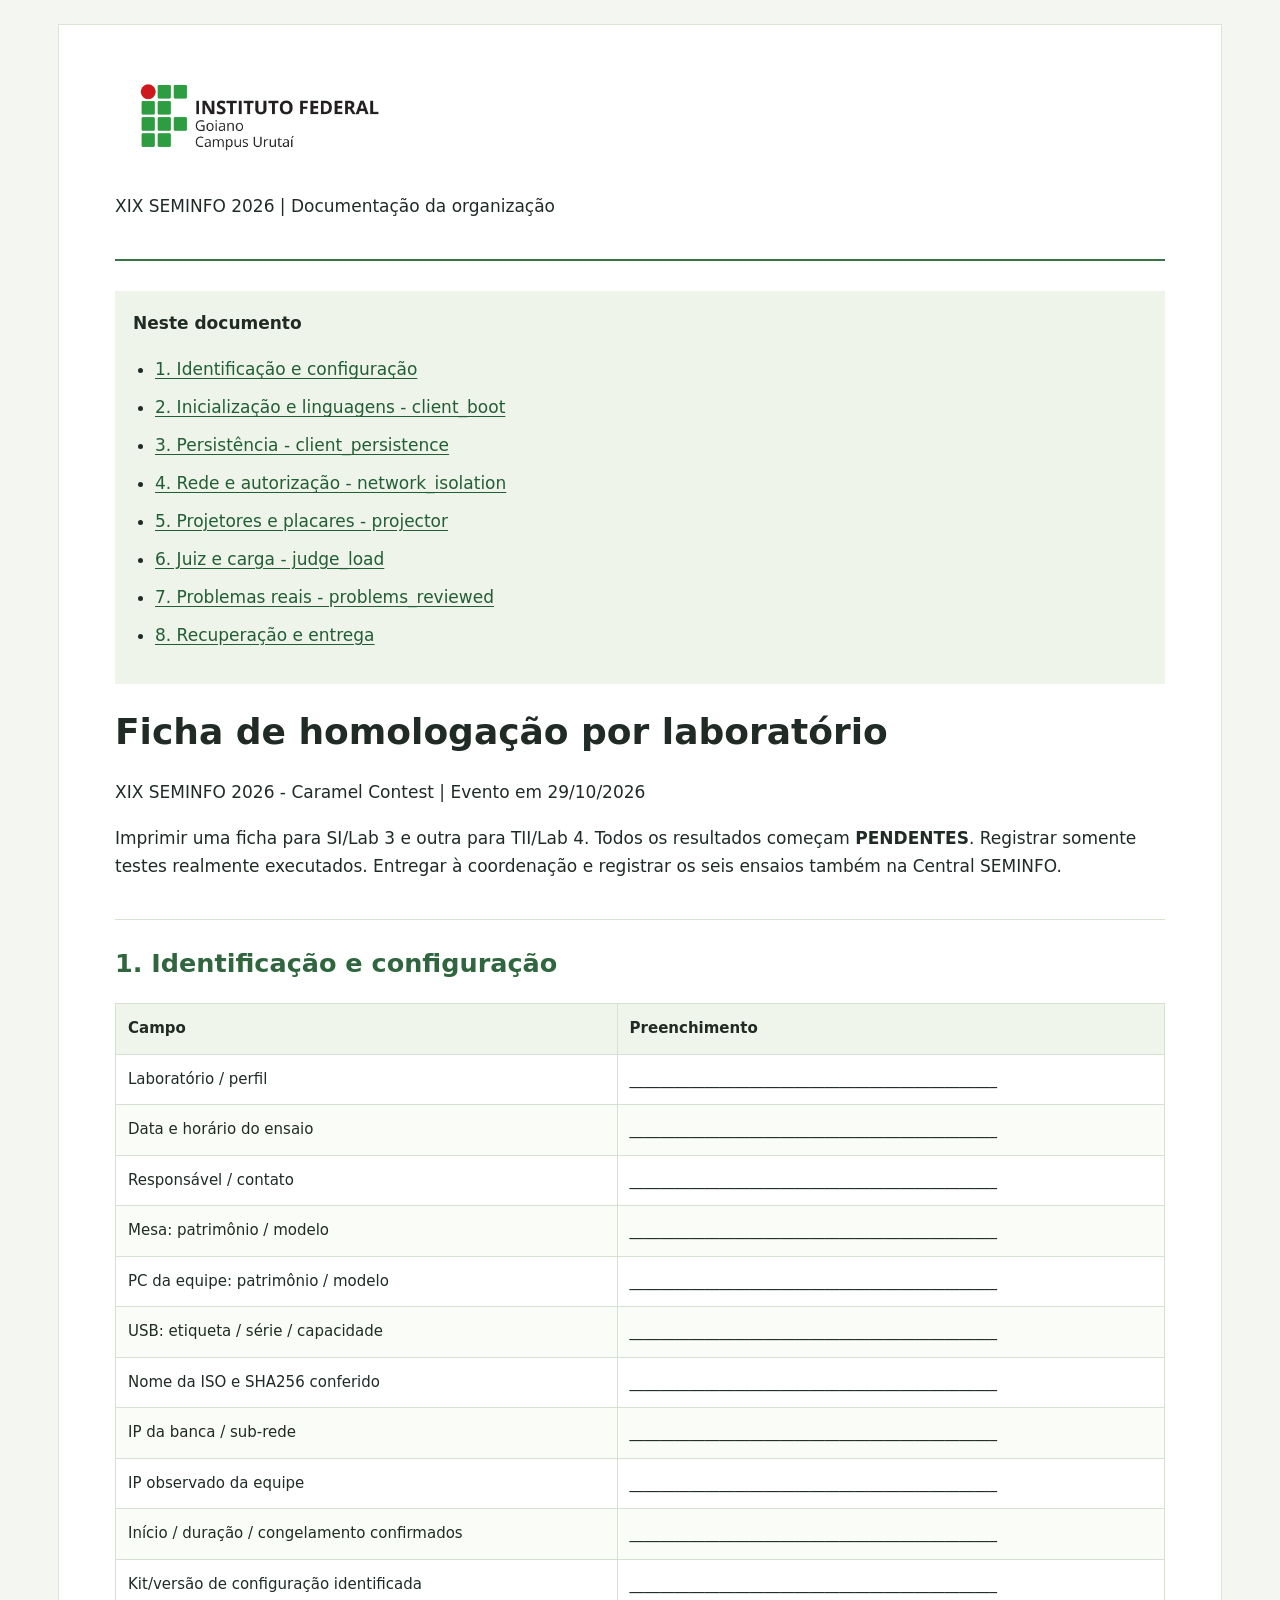
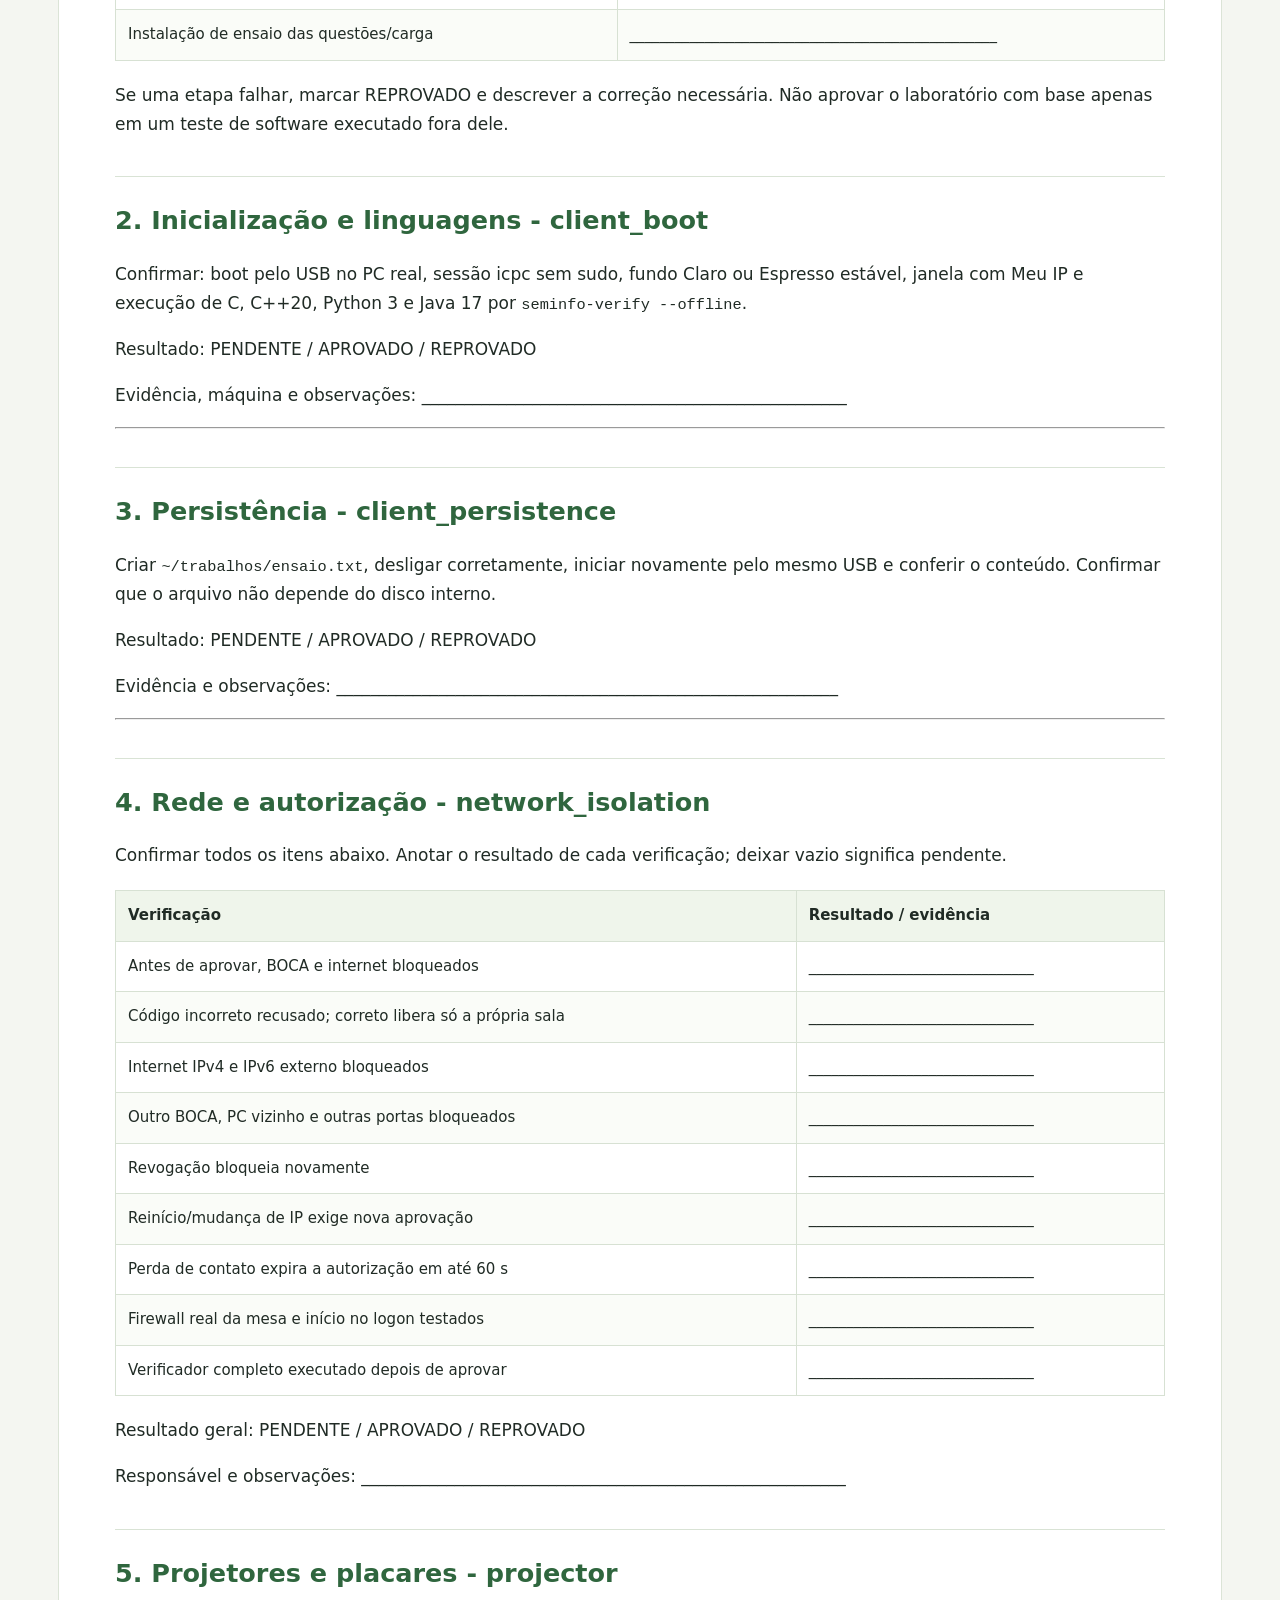
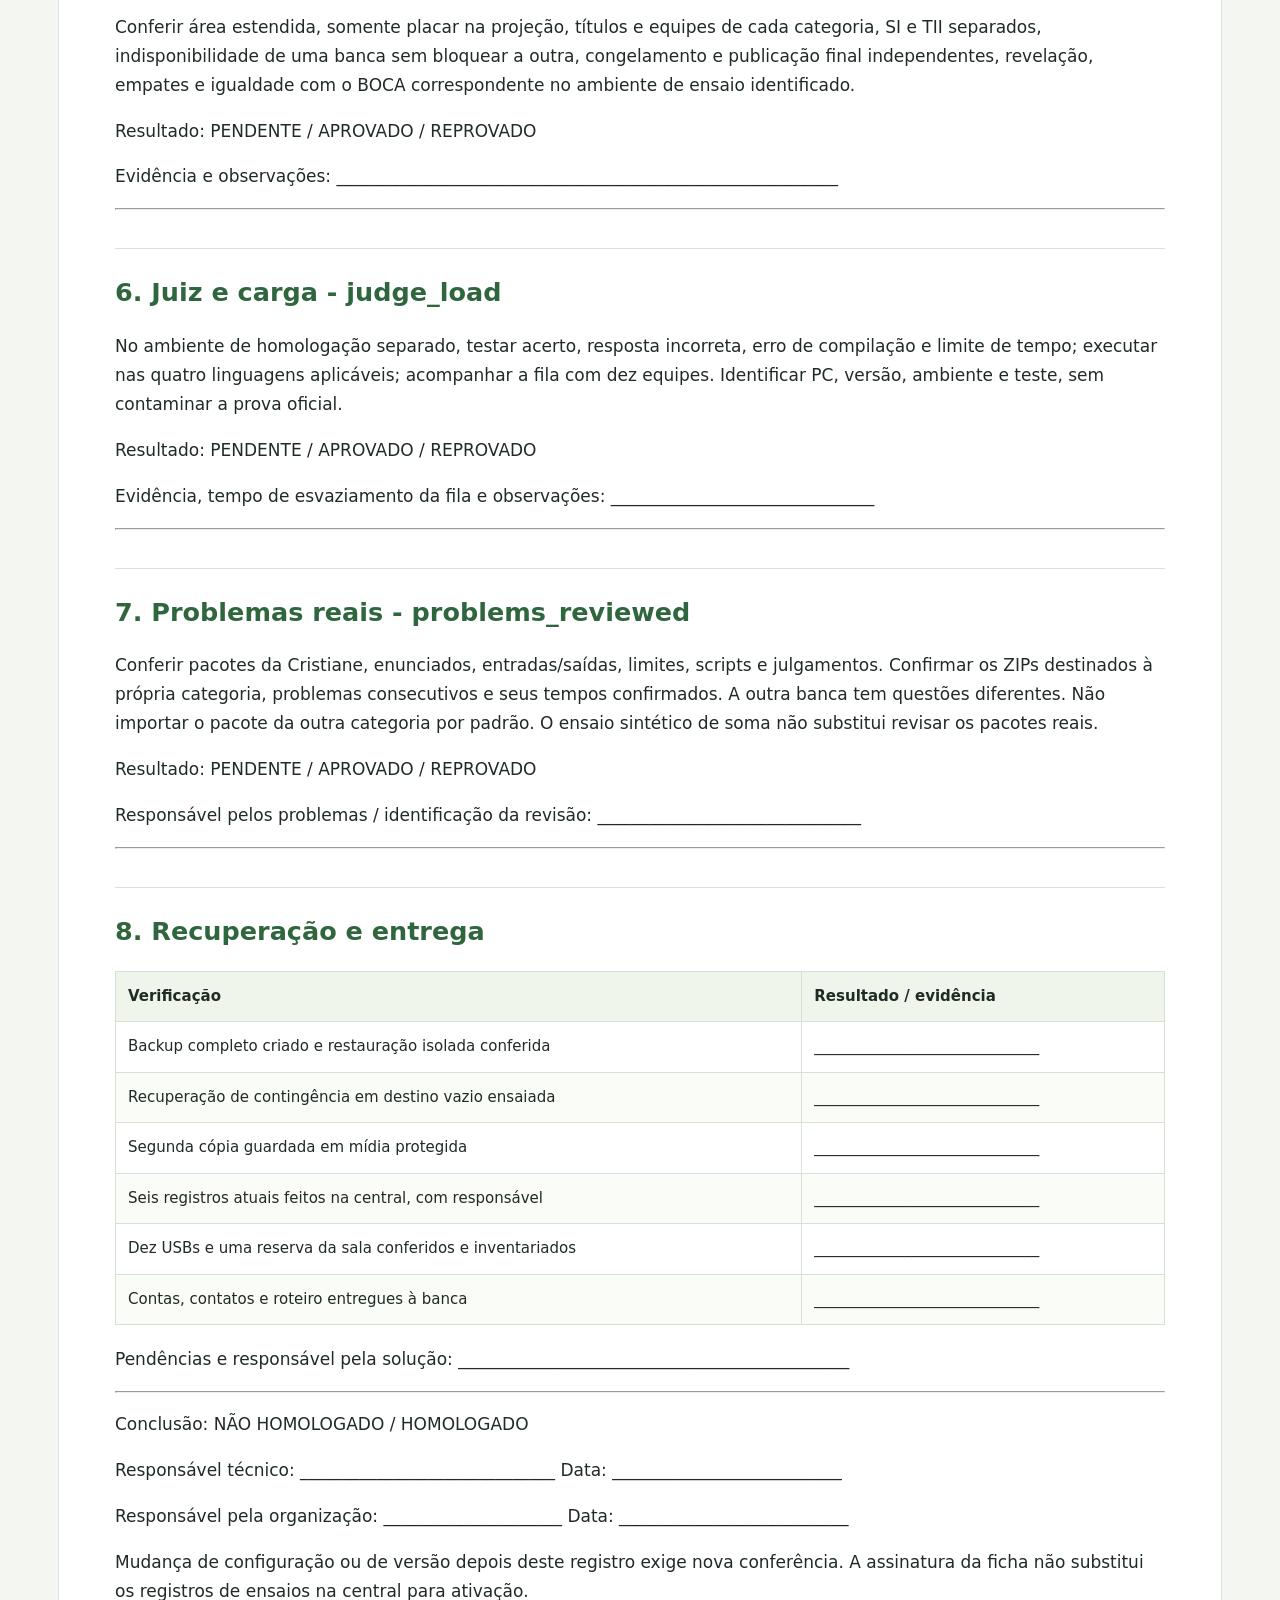
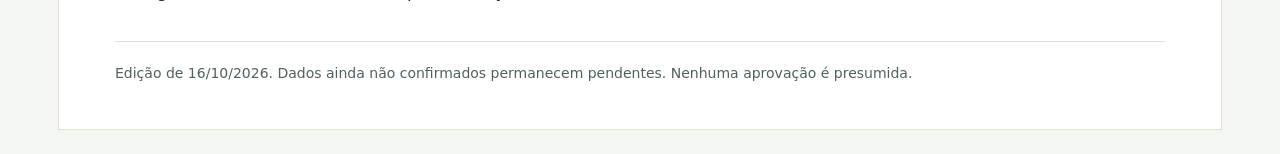
==== seminfo/documentacao/ficha-homologacao.html @ eca509e4 "feat: prepara SEMINFO com bancas independentes e documentação" ====
<!doctype html><html lang="pt-BR"><meta charset="utf-8"><meta name="viewport" content="width=device-width"><title>Ficha de homologação por laboratório</title><style>body{font:17px/1.7 system-ui,sans-serif;color:#202b25;background:#f4f6f1;margin:0}main{max-width:1050px;margin:24px auto;background:white;padding:44px 56px;border:1px solid #dbe4d7}header{border-bottom:2px solid #397449;padding-bottom:22px;margin-bottom:30px}header img{width:290px;max-width:100%}h1{font-size:36px;line-height:1.25}h2{color:#2f663e;border-top:1px solid #d9e3d5;padding-top:26px;margin-top:38px;line-height:1.4}h3{font-size:21px;margin-top:30px}a{color:#225e35;text-underline-offset:3px}table{width:100%;border-collapse:collapse;font-size:15px;margin:20px 0}th,td{padding:12px;border:1px solid #d7e1d3;text-align:left;vertical-align:top;overflow-wrap:anywhere}th{background:#eff5eb}tr:nth-child(even){background:#fafcf8}pre{white-space:pre-wrap;overflow-wrap:anywhere;background:#f0f3ed;padding:18px;border-left:3px solid #537a4d;font-size:14px}code{font-family:Consolas,monospace;font-size:.9em;overflow-wrap:anywhere}li{margin:9px 0}nav{padding:18px;background:#eef4e9}nav ul{padding-left:22px}footer{border-top:1px solid #d9e3d5;margin-top:35px;padding-top:20px;font-size:14px;color:#506156}@media(max-width:650px){main{padding:22px;margin:0;border:0}h1{font-size:29px}table{font-size:12px}td,th{padding:8px}}@media print{body{background:white}main{margin:0;border:0;padding:0;max-width:none}nav{display:none}h2{break-before:page}pre,table{font-size:10px}tr{break-inside:avoid}a{color:inherit}}</style><main><header><img src="recursos/if-goiano-urutai.png" alt="Instituto Federal Goiano - Campus Urutaí"><p>XIX SEMINFO 2026 | Documentação da organização</p></header><nav aria-label="Índice"><strong>Neste documento</strong><ul><li><a href="#capitulo-1">1. Identificação e configuração</a></li><li><a href="#capitulo-2">2. Inicialização e linguagens - client_boot</a></li><li><a href="#capitulo-3">3. Persistência - client_persistence</a></li><li><a href="#capitulo-4">4. Rede e autorização - network_isolation</a></li><li><a href="#capitulo-5">5. Projetores e placares - projector</a></li><li><a href="#capitulo-6">6. Juiz e carga - judge_load</a></li><li><a href="#capitulo-7">7. Problemas reais - problems_reviewed</a></li><li><a href="#capitulo-8">8. Recuperação e entrega</a></li></ul></nav><h1>Ficha de homologação por laboratório</h1>
<p>XIX SEMINFO 2026 - Caramel Contest | Evento em 29/10/2026</p>
<p>Imprimir uma ficha para SI/Lab 3 e outra para TII/Lab 4. Todos os resultados começam <strong>PENDENTES</strong>. Registrar somente testes realmente executados. Entregar à coordenação e registrar os seis ensaios também na Central SEMINFO.</p>
<h2 id="capitulo-1">1. Identificação e configuração</h2>
<table>
<thead>
<tr>
<th>Campo</th>
<th>Preenchimento</th>
</tr>
</thead>
<tbody>
<tr>
<td>Laboratório / perfil</td>
<td>_________________________________________________</td>
</tr>
<tr>
<td>Data e horário do ensaio</td>
<td>_________________________________________________</td>
</tr>
<tr>
<td>Responsável / contato</td>
<td>_________________________________________________</td>
</tr>
<tr>
<td>Mesa: patrimônio / modelo</td>
<td>_________________________________________________</td>
</tr>
<tr>
<td>PC da equipe: patrimônio / modelo</td>
<td>_________________________________________________</td>
</tr>
<tr>
<td>USB: etiqueta / série / capacidade</td>
<td>_________________________________________________</td>
</tr>
<tr>
<td>Nome da ISO e SHA256 conferido</td>
<td>_________________________________________________</td>
</tr>
<tr>
<td>IP da banca / sub-rede</td>
<td>_________________________________________________</td>
</tr>
<tr>
<td>IP observado da equipe</td>
<td>_________________________________________________</td>
</tr>
<tr>
<td>Início / duração / congelamento confirmados</td>
<td>_________________________________________________</td>
</tr>
<tr>
<td>Kit/versão de configuração identificada</td>
<td>_________________________________________________</td>
</tr>
<tr>
<td>Instalação de ensaio das questões/carga</td>
<td>_________________________________________________</td>
</tr>
</tbody>
</table>
<p>Se uma etapa falhar, marcar REPROVADO e descrever a correção necessária. Não aprovar o laboratório com base apenas em um teste de software executado fora dele.</p>
<h2 id="capitulo-2">2. Inicialização e linguagens - client_boot</h2>
<p>Confirmar: boot pelo USB no PC real, sessão icpc sem sudo, fundo Claro ou Espresso estável, janela com Meu IP e execução de C, C++20, Python 3 e Java 17 por <code>seminfo-verify --offline</code>.</p>
<p>Resultado: PENDENTE / APROVADO / REPROVADO</p>
<p>Evidência, máquina e observações: __________________________________________________</p>
<hr/>
<h2 id="capitulo-3">3. Persistência - client_persistence</h2>
<p>Criar <code>~/trabalhos/ensaio.txt</code>, desligar corretamente, iniciar novamente pelo mesmo USB e conferir o conteúdo. Confirmar que o arquivo não depende do disco interno.</p>
<p>Resultado: PENDENTE / APROVADO / REPROVADO</p>
<p>Evidência e observações: ___________________________________________________________</p>
<hr/>
<h2 id="capitulo-4">4. Rede e autorização - network_isolation</h2>
<p>Confirmar todos os itens abaixo. Anotar o resultado de cada verificação; deixar vazio significa pendente.</p>
<table>
<thead>
<tr>
<th>Verificação</th>
<th>Resultado / evidência</th>
</tr>
</thead>
<tbody>
<tr>
<td>Antes de aprovar, BOCA e internet bloqueados</td>
<td>______________________________</td>
</tr>
<tr>
<td>Código incorreto recusado; correto libera só a própria sala</td>
<td>______________________________</td>
</tr>
<tr>
<td>Internet IPv4 e IPv6 externo bloqueados</td>
<td>______________________________</td>
</tr>
<tr>
<td>Outro BOCA, PC vizinho e outras portas bloqueados</td>
<td>______________________________</td>
</tr>
<tr>
<td>Revogação bloqueia novamente</td>
<td>______________________________</td>
</tr>
<tr>
<td>Reinício/mudança de IP exige nova aprovação</td>
<td>______________________________</td>
</tr>
<tr>
<td>Perda de contato expira a autorização em até 60 s</td>
<td>______________________________</td>
</tr>
<tr>
<td>Firewall real da mesa e início no logon testados</td>
<td>______________________________</td>
</tr>
<tr>
<td>Verificador completo executado depois de aprovar</td>
<td>______________________________</td>
</tr>
</tbody>
</table>
<p>Resultado geral: PENDENTE / APROVADO / REPROVADO</p>
<p>Responsável e observações: _________________________________________________________</p>
<h2 id="capitulo-5">5. Projetores e placares - projector</h2>
<p>Conferir área estendida, somente placar na projeção, títulos e equipes de cada categoria, SI e TII separados, indisponibilidade de uma banca sem bloquear a outra, congelamento e publicação final independentes, revelação, empates e igualdade com o BOCA correspondente no ambiente de ensaio identificado.</p>
<p>Resultado: PENDENTE / APROVADO / REPROVADO</p>
<p>Evidência e observações: ___________________________________________________________</p>
<hr/>
<h2 id="capitulo-6">6. Juiz e carga - judge_load</h2>
<p>No ambiente de homologação separado, testar acerto, resposta incorreta, erro de compilação e limite de tempo; executar nas quatro linguagens aplicáveis; acompanhar a fila com dez equipes. Identificar PC, versão, ambiente e teste, sem contaminar a prova oficial.</p>
<p>Resultado: PENDENTE / APROVADO / REPROVADO</p>
<p>Evidência, tempo de esvaziamento da fila e observações: _______________________________</p>
<hr/>
<h2 id="capitulo-7">7. Problemas reais - problems_reviewed</h2>
<p>Conferir pacotes da Cristiane, enunciados, entradas/saídas, limites, scripts e julgamentos. Confirmar os ZIPs destinados à própria categoria, problemas consecutivos e seus tempos confirmados. A outra banca tem questões diferentes. Não importar o pacote da outra categoria por padrão. O ensaio sintético de soma não substitui revisar os pacotes reais.</p>
<p>Resultado: PENDENTE / APROVADO / REPROVADO</p>
<p>Responsável pelos problemas / identificação da revisão: _______________________________</p>
<hr/>
<h2 id="capitulo-8">8. Recuperação e entrega</h2>
<table>
<thead>
<tr>
<th>Verificação</th>
<th>Resultado / evidência</th>
</tr>
</thead>
<tbody>
<tr>
<td>Backup completo criado e restauração isolada conferida</td>
<td>______________________________</td>
</tr>
<tr>
<td>Recuperação de contingência em destino vazio ensaiada</td>
<td>______________________________</td>
</tr>
<tr>
<td>Segunda cópia guardada em mídia protegida</td>
<td>______________________________</td>
</tr>
<tr>
<td>Seis registros atuais feitos na central, com responsável</td>
<td>______________________________</td>
</tr>
<tr>
<td>Dez USBs e uma reserva da sala conferidos e inventariados</td>
<td>______________________________</td>
</tr>
<tr>
<td>Contas, contatos e roteiro entregues à banca</td>
<td>______________________________</td>
</tr>
</tbody>
</table>
<p>Pendências e responsável pela solução: ______________________________________________</p>
<hr/>
<p>Conclusão: NÃO HOMOLOGADO / HOMOLOGADO</p>
<p>Responsável técnico: ______________________________ Data: ___________________________</p>
<p>Responsável pela organização: _____________________ Data: ___________________________</p>
<p>Mudança de configuração ou de versão depois deste registro exige nova conferência. A assinatura da ficha não substitui os registros de ensaios na central para ativação.</p><footer>Edição de 16/10/2026. Dados ainda não confirmados permanecem pendentes. Nenhuma aprovação é presumida.</footer></main></html>
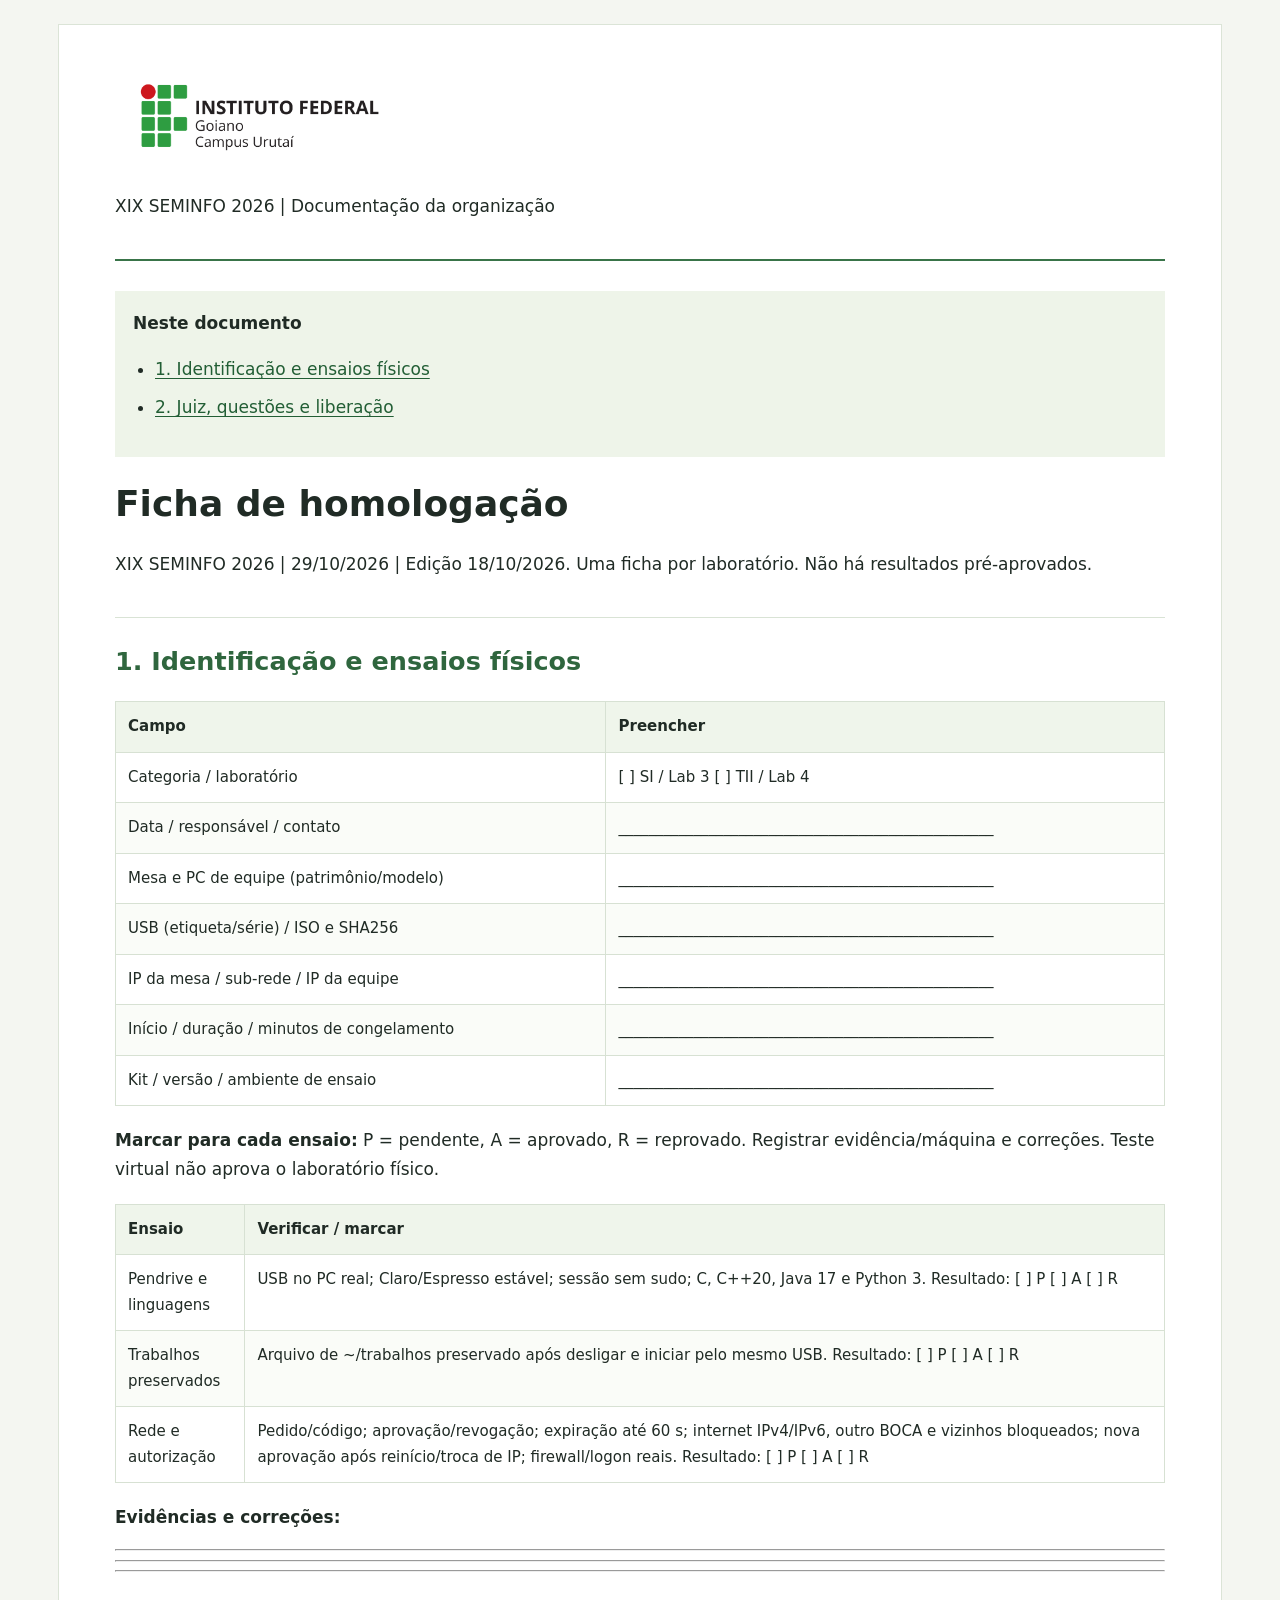
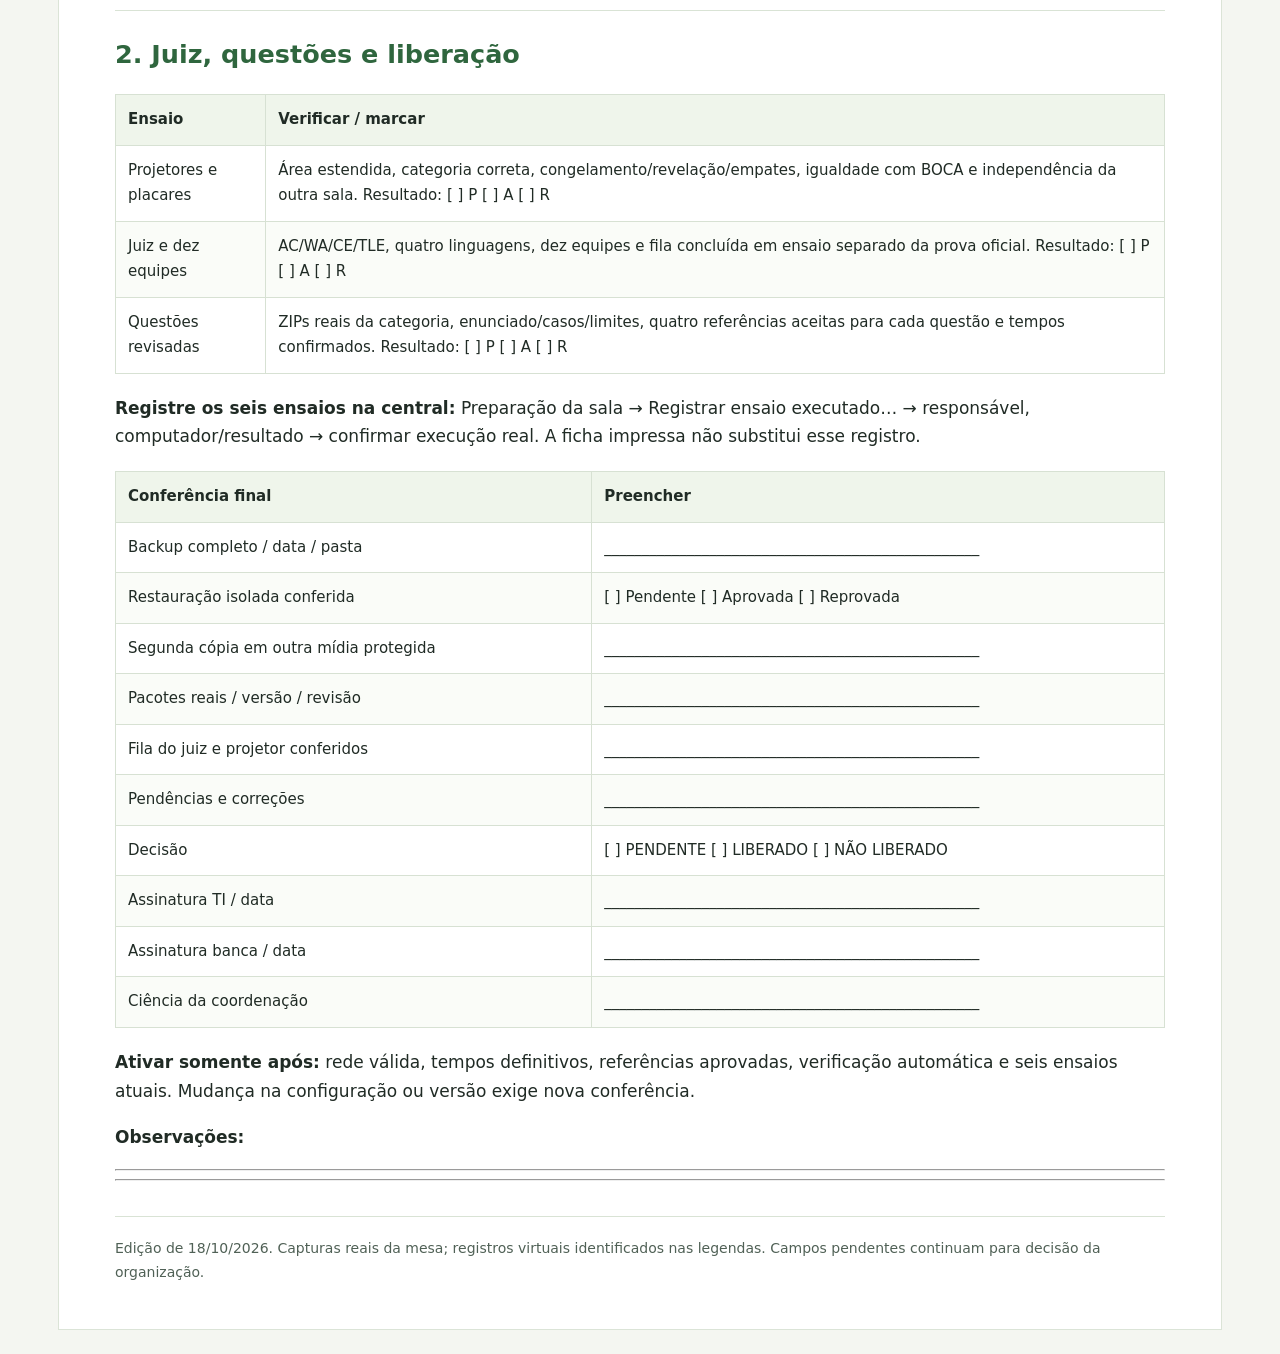
==== commit 346e3eb6: "feat: recupera SEMINFO com provas editaveis e guia visual Adiciona configuracao independente de hora" ====
--- a/seminfo/documentacao/ficha-homologacao.html
+++ b/seminfo/documentacao/ficha-homologacao.html
@@ -1,179 +1,147 @@
-<!doctype html><html lang="pt-BR"><meta charset="utf-8"><meta name="viewport" content="width=device-width"><title>Ficha de homologação por laboratório</title><style>body{font:17px/1.7 system-ui,sans-serif;color:#202b25;background:#f4f6f1;margin:0}main{max-width:1050px;margin:24px auto;background:white;padding:44px 56px;border:1px solid #dbe4d7}header{border-bottom:2px solid #397449;padding-bottom:22px;margin-bottom:30px}header img{width:290px;max-width:100%}h1{font-size:36px;line-height:1.25}h2{color:#2f663e;border-top:1px solid #d9e3d5;padding-top:26px;margin-top:38px;line-height:1.4}h3{font-size:21px;margin-top:30px}a{color:#225e35;text-underline-offset:3px}table{width:100%;border-collapse:collapse;font-size:15px;margin:20px 0}th,td{padding:12px;border:1px solid #d7e1d3;text-align:left;vertical-align:top;overflow-wrap:anywhere}th{background:#eff5eb}tr:nth-child(even){background:#fafcf8}pre{white-space:pre-wrap;overflow-wrap:anywhere;background:#f0f3ed;padding:18px;border-left:3px solid #537a4d;font-size:14px}code{font-family:Consolas,monospace;font-size:.9em;overflow-wrap:anywhere}li{margin:9px 0}nav{padding:18px;background:#eef4e9}nav ul{padding-left:22px}footer{border-top:1px solid #d9e3d5;margin-top:35px;padding-top:20px;font-size:14px;color:#506156}@media(max-width:650px){main{padding:22px;margin:0;border:0}h1{font-size:29px}table{font-size:12px}td,th{padding:8px}}@media print{body{background:white}main{margin:0;border:0;padding:0;max-width:none}nav{display:none}h2{break-before:page}pre,table{font-size:10px}tr{break-inside:avoid}a{color:inherit}}</style><main><header><img src="recursos/if-goiano-urutai.png" alt="Instituto Federal Goiano - Campus Urutaí"><p>XIX SEMINFO 2026 | Documentação da organização</p></header><nav aria-label="Índice"><strong>Neste documento</strong><ul><li><a href="#capitulo-1">1. Identificação e configuração</a></li><li><a href="#capitulo-2">2. Inicialização e linguagens - client_boot</a></li><li><a href="#capitulo-3">3. Persistência - client_persistence</a></li><li><a href="#capitulo-4">4. Rede e autorização - network_isolation</a></li><li><a href="#capitulo-5">5. Projetores e placares - projector</a></li><li><a href="#capitulo-6">6. Juiz e carga - judge_load</a></li><li><a href="#capitulo-7">7. Problemas reais - problems_reviewed</a></li><li><a href="#capitulo-8">8. Recuperação e entrega</a></li></ul></nav><h1>Ficha de homologação por laboratório</h1>
-<p>XIX SEMINFO 2026 - Caramel Contest | Evento em 29/10/2026</p>
-<p>Imprimir uma ficha para SI/Lab 3 e outra para TII/Lab 4. Todos os resultados começam <strong>PENDENTES</strong>. Registrar somente testes realmente executados. Entregar à coordenação e registrar os seis ensaios também na Central SEMINFO.</p>
-<h2 id="capitulo-1">1. Identificação e configuração</h2>
+<!doctype html><html lang="pt-BR"><meta charset="utf-8"><meta name="viewport" content="width=device-width"><title>Ficha de homologação por laboratório</title><style>body{font:17px/1.7 system-ui,sans-serif;color:#202b25;background:#f4f6f1;margin:0}main{max-width:1050px;margin:24px auto;background:white;padding:44px 56px;border:1px solid #dbe4d7}header{border-bottom:2px solid #397449;padding-bottom:22px;margin-bottom:30px}header img{width:290px;max-width:100%}h1{font-size:36px;line-height:1.25}h2{color:#2f663e;border-top:1px solid #d9e3d5;padding-top:26px;margin-top:38px;line-height:1.4}h3{font-size:21px;margin-top:30px}a{color:#225e35;text-underline-offset:3px}table{width:100%;border-collapse:collapse;font-size:15px;margin:20px 0}th,td{padding:12px;border:1px solid #d7e1d3;text-align:left;vertical-align:top;overflow-wrap:anywhere}th{background:#eff5eb}tr:nth-child(even){background:#fafcf8}pre{white-space:pre-wrap;overflow-wrap:anywhere;background:#f0f3ed;padding:18px;border-left:3px solid #537a4d;font-size:14px}code{font-family:Consolas,monospace;font-size:.9em;overflow-wrap:anywhere}li{margin:9px 0}nav{padding:18px;background:#eef4e9}nav ul{padding-left:22px}footer{border-top:1px solid #d9e3d5;margin-top:35px;padding-top:20px;font-size:14px;color:#506156}@media(max-width:650px){main{padding:22px;margin:0;border:0}h1{font-size:29px}table{font-size:12px}td,th{padding:8px}}@media print{body{background:white}main{margin:0;border:0;padding:0;max-width:none}nav{display:none}h2{break-before:page}pre,table{font-size:10px}tr{break-inside:avoid}a{color:inherit}}main img{max-width:100%;height:auto}.page-break{break-before:page}</style><main><header><img src="recursos/if-goiano-urutai.png" alt="Instituto Federal Goiano - Campus Urutaí"><p>XIX SEMINFO 2026 | Documentação da organização</p></header><nav aria-label="Índice"><strong>Neste documento</strong><ul><li><a href="#capitulo-1">1. Identificação e ensaios físicos</a></li><li><a href="#capitulo-2">2. Juiz, questões e liberação</a></li></ul></nav><h1>Ficha de homologação</h1>
+<p>XIX SEMINFO 2026 | 29/10/2026 | Edição 18/10/2026. Uma ficha por laboratório. Não há resultados pré-aprovados.</p>
+<h2 id="capitulo-1">1. Identificação e ensaios físicos</h2>
 <table>
 <thead>
 <tr>
 <th>Campo</th>
-<th>Preenchimento</th>
+<th>Preencher</th>
 </tr>
 </thead>
 <tbody>
 <tr>
-<td>Laboratório / perfil</td>
-<td>_________________________________________________</td>
+<td>Categoria / laboratório</td>
+<td>[ ] SI / Lab 3   [ ] TII / Lab 4</td>
 </tr>
 <tr>
-<td>Data e horário do ensaio</td>
-<td>_________________________________________________</td>
+<td>Data / responsável / contato</td>
+<td>__________________________________________________</td>
 </tr>
 <tr>
-<td>Responsável / contato</td>
-<td>_________________________________________________</td>
+<td>Mesa e PC de equipe (patrimônio/modelo)</td>
+<td>__________________________________________________</td>
 </tr>
 <tr>
-<td>Mesa: patrimônio / modelo</td>
-<td>_________________________________________________</td>
+<td>USB (etiqueta/série) / ISO e SHA256</td>
+<td>__________________________________________________</td>
 </tr>
 <tr>
-<td>PC da equipe: patrimônio / modelo</td>
-<td>_________________________________________________</td>
+<td>IP da mesa / sub-rede / IP da equipe</td>
+<td>__________________________________________________</td>
 </tr>
 <tr>
-<td>USB: etiqueta / série / capacidade</td>
-<td>_________________________________________________</td>
+<td>Início / duração / minutos de congelamento</td>
+<td>__________________________________________________</td>
 </tr>
 <tr>
-<td>Nome da ISO e SHA256 conferido</td>
-<td>_________________________________________________</td>
-</tr>
-<tr>
-<td>IP da banca / sub-rede</td>
-<td>_________________________________________________</td>
-</tr>
-<tr>
-<td>IP observado da equipe</td>
-<td>_________________________________________________</td>
-</tr>
-<tr>
-<td>Início / duração / congelamento confirmados</td>
-<td>_________________________________________________</td>
-</tr>
-<tr>
-<td>Kit/versão de configuração identificada</td>
-<td>_________________________________________________</td>
-</tr>
-<tr>
-<td>Instalação de ensaio das questões/carga</td>
-<td>_________________________________________________</td>
+<td>Kit / versão / ambiente de ensaio</td>
+<td>__________________________________________________</td>
 </tr>
 </tbody>
 </table>
-<p>Se uma etapa falhar, marcar REPROVADO e descrever a correção necessária. Não aprovar o laboratório com base apenas em um teste de software executado fora dele.</p>
-<h2 id="capitulo-2">2. Inicialização e linguagens - client_boot</h2>
-<p>Confirmar: boot pelo USB no PC real, sessão icpc sem sudo, fundo Claro ou Espresso estável, janela com Meu IP e execução de C, C++20, Python 3 e Java 17 por <code>seminfo-verify --offline</code>.</p>
-<p>Resultado: PENDENTE / APROVADO / REPROVADO</p>
-<p>Evidência, máquina e observações: __________________________________________________</p>
-<hr/>
-<h2 id="capitulo-3">3. Persistência - client_persistence</h2>
-<p>Criar <code>~/trabalhos/ensaio.txt</code>, desligar corretamente, iniciar novamente pelo mesmo USB e conferir o conteúdo. Confirmar que o arquivo não depende do disco interno.</p>
-<p>Resultado: PENDENTE / APROVADO / REPROVADO</p>
-<p>Evidência e observações: ___________________________________________________________</p>
-<hr/>
-<h2 id="capitulo-4">4. Rede e autorização - network_isolation</h2>
-<p>Confirmar todos os itens abaixo. Anotar o resultado de cada verificação; deixar vazio significa pendente.</p>
+<p><strong>Marcar para cada ensaio:</strong> P = pendente, A = aprovado, R = reprovado. Registrar evidência/máquina e correções. Teste virtual não aprova o laboratório físico.</p>
 <table>
 <thead>
 <tr>
-<th>Verificação</th>
-<th>Resultado / evidência</th>
+<th>Ensaio</th>
+<th>Verificar / marcar</th>
 </tr>
 </thead>
 <tbody>
 <tr>
-<td>Antes de aprovar, BOCA e internet bloqueados</td>
-<td>______________________________</td>
+<td>Pendrive e linguagens</td>
+<td>USB no PC real; Claro/Espresso estável; sessão sem sudo; C, C++20, Java 17 e Python 3. Resultado: [ ] P [ ] A [ ] R</td>
 </tr>
 <tr>
-<td>Código incorreto recusado; correto libera só a própria sala</td>
-<td>______________________________</td>
+<td>Trabalhos preservados</td>
+<td>Arquivo de ~/trabalhos preservado após desligar e iniciar pelo mesmo USB. Resultado: [ ] P [ ] A [ ] R</td>
 </tr>
 <tr>
-<td>Internet IPv4 e IPv6 externo bloqueados</td>
-<td>______________________________</td>
-</tr>
-<tr>
-<td>Outro BOCA, PC vizinho e outras portas bloqueados</td>
-<td>______________________________</td>
-</tr>
-<tr>
-<td>Revogação bloqueia novamente</td>
-<td>______________________________</td>
-</tr>
-<tr>
-<td>Reinício/mudança de IP exige nova aprovação</td>
-<td>______________________________</td>
-</tr>
-<tr>
-<td>Perda de contato expira a autorização em até 60 s</td>
-<td>______________________________</td>
-</tr>
-<tr>
-<td>Firewall real da mesa e início no logon testados</td>
-<td>______________________________</td>
-</tr>
-<tr>
-<td>Verificador completo executado depois de aprovar</td>
-<td>______________________________</td>
+<td>Rede e autorização</td>
+<td>Pedido/código; aprovação/revogação; expiração até 60 s; internet IPv4/IPv6, outro BOCA e vizinhos bloqueados; nova aprovação após reinício/troca de IP; firewall/logon reais. Resultado: [ ] P [ ] A [ ] R</td>
 </tr>
 </tbody>
 </table>
-<p>Resultado geral: PENDENTE / APROVADO / REPROVADO</p>
-<p>Responsável e observações: _________________________________________________________</p>
-<h2 id="capitulo-5">5. Projetores e placares - projector</h2>
-<p>Conferir área estendida, somente placar na projeção, títulos e equipes de cada categoria, SI e TII separados, indisponibilidade de uma banca sem bloquear a outra, congelamento e publicação final independentes, revelação, empates e igualdade com o BOCA correspondente no ambiente de ensaio identificado.</p>
-<p>Resultado: PENDENTE / APROVADO / REPROVADO</p>
-<p>Evidência e observações: ___________________________________________________________</p>
+<p><strong>Evidências e correções:</strong></p>
 <hr/>
-<h2 id="capitulo-6">6. Juiz e carga - judge_load</h2>
-<p>No ambiente de homologação separado, testar acerto, resposta incorreta, erro de compilação e limite de tempo; executar nas quatro linguagens aplicáveis; acompanhar a fila com dez equipes. Identificar PC, versão, ambiente e teste, sem contaminar a prova oficial.</p>
-<p>Resultado: PENDENTE / APROVADO / REPROVADO</p>
-<p>Evidência, tempo de esvaziamento da fila e observações: _______________________________</p>
 <hr/>
-<h2 id="capitulo-7">7. Problemas reais - problems_reviewed</h2>
-<p>Conferir pacotes da Cristiane, enunciados, entradas/saídas, limites, scripts e julgamentos. Confirmar os ZIPs destinados à própria categoria, problemas consecutivos e seus tempos confirmados. A outra banca tem questões diferentes. Não importar o pacote da outra categoria por padrão. O ensaio sintético de soma não substitui revisar os pacotes reais.</p>
-<p>Resultado: PENDENTE / APROVADO / REPROVADO</p>
-<p>Responsável pelos problemas / identificação da revisão: _______________________________</p>
 <hr/>
-<h2 id="capitulo-8">8. Recuperação e entrega</h2>
+<div class="page-break"></div>
+<h2 id="capitulo-2">2. Juiz, questões e liberação</h2>
 <table>
 <thead>
 <tr>
-<th>Verificação</th>
-<th>Resultado / evidência</th>
+<th>Ensaio</th>
+<th>Verificar / marcar</th>
 </tr>
 </thead>
 <tbody>
 <tr>
-<td>Backup completo criado e restauração isolada conferida</td>
-<td>______________________________</td>
+<td>Projetores e placares</td>
+<td>Área estendida, categoria correta, congelamento/revelação/empates, igualdade com BOCA e independência da outra sala. Resultado: [ ] P [ ] A [ ] R</td>
 </tr>
 <tr>
-<td>Recuperação de contingência em destino vazio ensaiada</td>
-<td>______________________________</td>
+<td>Juiz e dez equipes</td>
+<td>AC/WA/CE/TLE, quatro linguagens, dez equipes e fila concluída em ensaio separado da prova oficial. Resultado: [ ] P [ ] A [ ] R</td>
 </tr>
 <tr>
-<td>Segunda cópia guardada em mídia protegida</td>
-<td>______________________________</td>
-</tr>
-<tr>
-<td>Seis registros atuais feitos na central, com responsável</td>
-<td>______________________________</td>
-</tr>
-<tr>
-<td>Dez USBs e uma reserva da sala conferidos e inventariados</td>
-<td>______________________________</td>
-</tr>
-<tr>
-<td>Contas, contatos e roteiro entregues à banca</td>
-<td>______________________________</td>
+<td>Questões revisadas</td>
+<td>ZIPs reais da categoria, enunciado/casos/limites, quatro referências aceitas para cada questão e tempos confirmados. Resultado: [ ] P [ ] A [ ] R</td>
 </tr>
 </tbody>
 </table>
-<p>Pendências e responsável pela solução: ______________________________________________</p>
+<p><strong>Registre os seis ensaios na central:</strong> Preparação da sala → Registrar ensaio executado… → responsável, computador/resultado → confirmar execução real. A ficha impressa não substitui esse registro.</p>
+<table>
+<thead>
+<tr>
+<th>Conferência final</th>
+<th>Preencher</th>
+</tr>
+</thead>
+<tbody>
+<tr>
+<td>Backup completo / data / pasta</td>
+<td>__________________________________________________</td>
+</tr>
+<tr>
+<td>Restauração isolada conferida</td>
+<td>[ ] Pendente [ ] Aprovada [ ] Reprovada</td>
+</tr>
+<tr>
+<td>Segunda cópia em outra mídia protegida</td>
+<td>__________________________________________________</td>
+</tr>
+<tr>
+<td>Pacotes reais / versão / revisão</td>
+<td>__________________________________________________</td>
+</tr>
+<tr>
+<td>Fila do juiz e projetor conferidos</td>
+<td>__________________________________________________</td>
+</tr>
+<tr>
+<td>Pendências e correções</td>
+<td>__________________________________________________</td>
+</tr>
+<tr>
+<td>Decisão</td>
+<td>[ ] PENDENTE [ ] LIBERADO [ ] NÃO LIBERADO</td>
+</tr>
+<tr>
+<td>Assinatura TI / data</td>
+<td>__________________________________________________</td>
+</tr>
+<tr>
+<td>Assinatura banca / data</td>
+<td>__________________________________________________</td>
+</tr>
+<tr>
+<td>Ciência da coordenação</td>
+<td>__________________________________________________</td>
+</tr>
+</tbody>
+</table>
+<p><strong>Ativar somente após:</strong> rede válida, tempos definitivos, referências aprovadas, verificação automática e seis ensaios atuais. Mudança na configuração ou versão exige nova conferência.</p>
+<p><strong>Observações:</strong></p>
 <hr/>
-<p>Conclusão: NÃO HOMOLOGADO / HOMOLOGADO</p>
-<p>Responsável técnico: ______________________________ Data: ___________________________</p>
-<p>Responsável pela organização: _____________________ Data: ___________________________</p>
-<p>Mudança de configuração ou de versão depois deste registro exige nova conferência. A assinatura da ficha não substitui os registros de ensaios na central para ativação.</p><footer>Edição de 16/10/2026. Dados ainda não confirmados permanecem pendentes. Nenhuma aprovação é presumida.</footer></main></html>+<hr/><footer>Edição de 18/10/2026. Capturas reais da mesa; registros virtuais identificados nas legendas. Campos pendentes continuam para decisão da organização.</footer></main></html>
